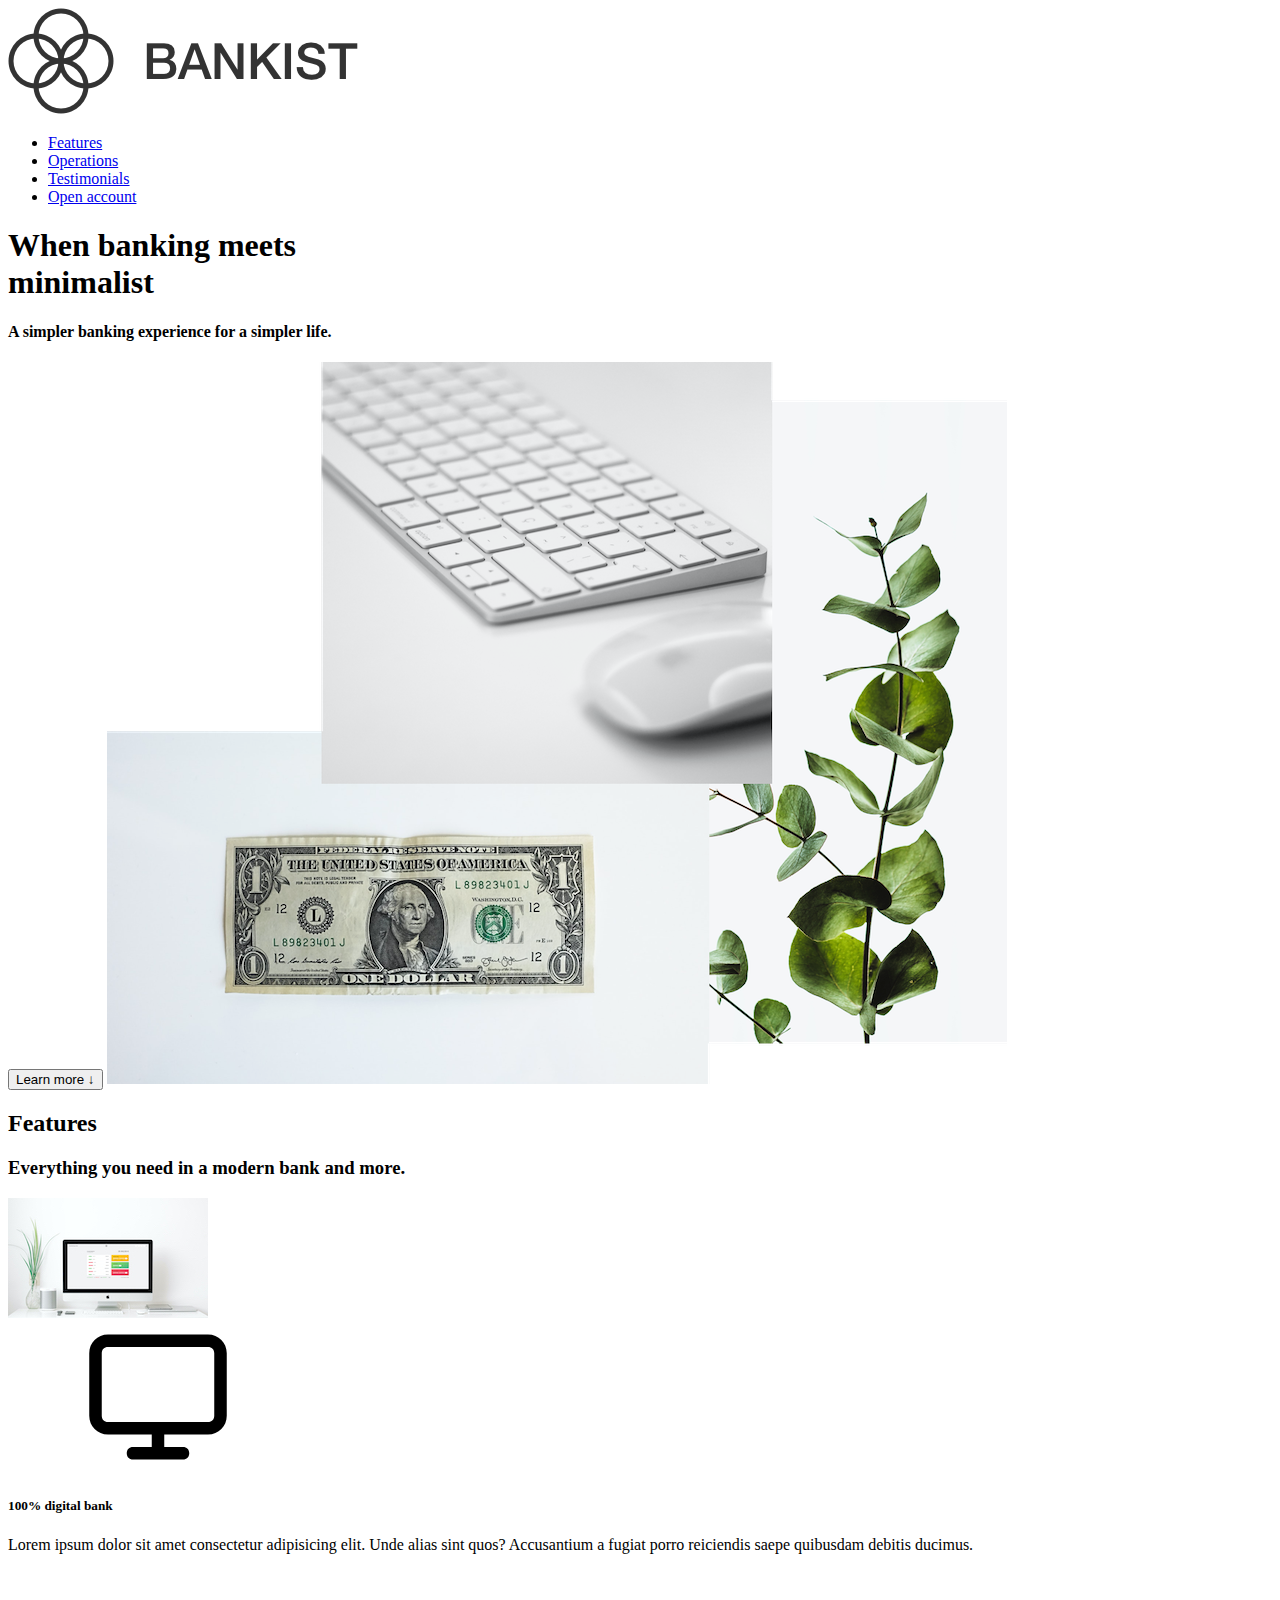
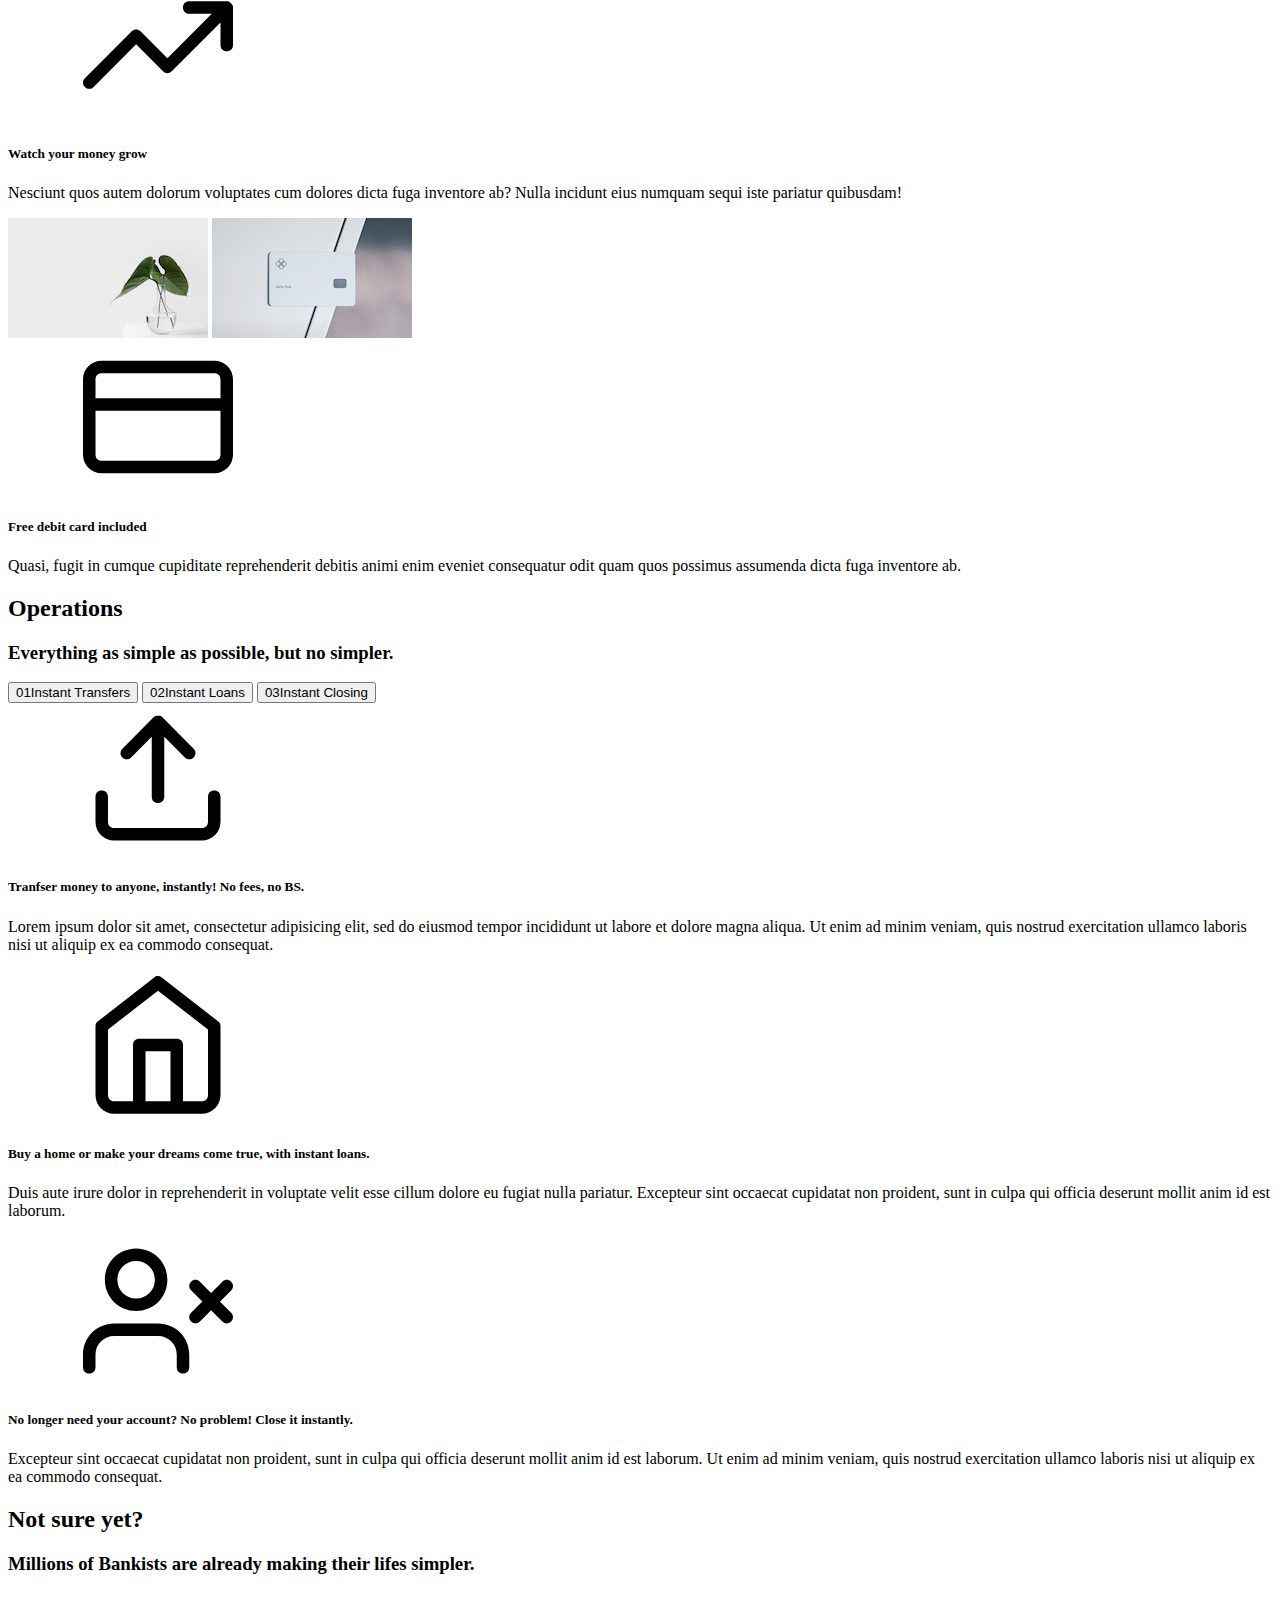
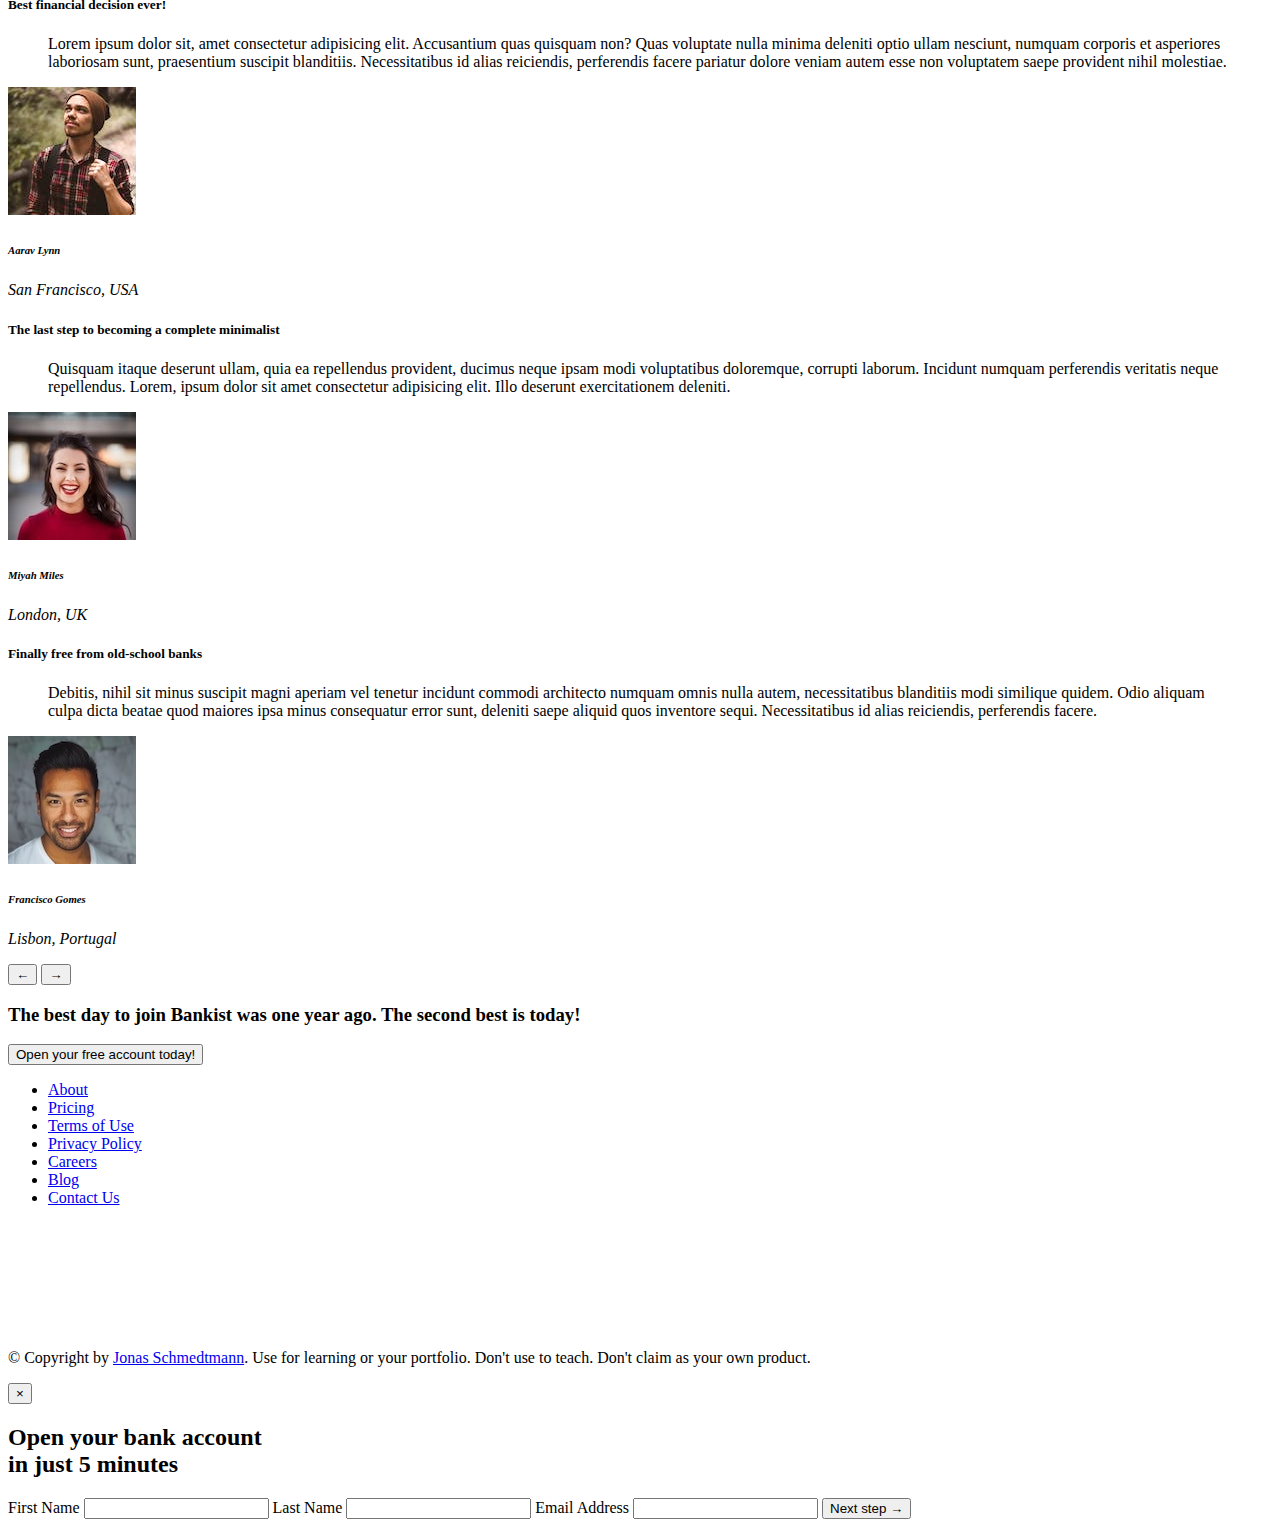
==== BankistWebApp/index.html @ d70fadc5 "index file adding" ====
<!DOCTYPE html>
<html lang="en">
  <head>
    <meta charset="UTF-8" />
    <meta name="viewport" content="width=device-width, initial-scale=1.0" />
    <meta http-equiv="X-UA-Compatible" content="ie=edge" />
    <link rel="shortcut icon" type="image/png" href="img/icon.png" />

    <link
      href="https://fonts.googleapis.com/css?family=Poppins:300,400,500,600&display=swap"
      rel="stylesheet"
    />
    <link rel="stylesheet" href="style.css" />
    <title>Bankist | When Banking meets Minimalist</title>
  </head>
  <body>
    <header class="header">
      <nav class="nav">
        <img
          src="img/logo.png"
          alt="Bankist logo"
          class="nav__logo"
          id="logo"
        />
        <ul class="nav__links">
          <li class="nav__item">
            <a class="nav__link" href="#section--1">Features</a>
          </li>
          <li class="nav__item">
            <a class="nav__link" href="#section--2">Operations</a>
          </li>
          <li class="nav__item">
            <a class="nav__link" href="#section--3">Testimonials</a>
          </li>
          <li class="nav__item">
            <a class="nav__link nav__link--btn btn--show-modal" href="#"
              >Open account</a
            >
          </li>
        </ul>
      </nav>

      <div class="header__title">
        <h1>
          When
          <!-- Green highlight effect -->
          <span class="highlight">banking</span>
          meets<br />
          <span class="highlight">minimalist</span>
        </h1>
        <h4>A simpler banking experience for a simpler life.</h4>
        <button class="btn--text btn--scroll-to">Learn more &DownArrow;</button>
        <img
          src="img/hero.png"
          class="header__img"
          alt="Minimalist bank items"
        />
      </div>
    </header>

    <section class="section" id="section--1">
      <div class="section__title">
        <h2 class="section__description">Features</h2>
        <h3 class="section__header">
          Everything you need in a modern bank and more.
        </h3>
      </div>

      <div class="features">
        <img
          src="img/digital-lazy.jpg"
          data-src="img/digital.jpg"
          alt="Computer"
          class="features__img lazy-img"
        />
        <div class="features__feature">
          <div class="features__icon">
            <svg>
              <use xlink:href="img/icons.svg#icon-monitor"></use>
            </svg>
          </div>
          <h5 class="features__header">100% digital bank</h5>
          <p>
            Lorem ipsum dolor sit amet consectetur adipisicing elit. Unde alias
            sint quos? Accusantium a fugiat porro reiciendis saepe quibusdam
            debitis ducimus.
          </p>
        </div>

        <div class="features__feature">
          <div class="features__icon">
            <svg>
              <use xlink:href="img/icons.svg#icon-trending-up"></use>
            </svg>
          </div>
          <h5 class="features__header">Watch your money grow</h5>
          <p>
            Nesciunt quos autem dolorum voluptates cum dolores dicta fuga
            inventore ab? Nulla incidunt eius numquam sequi iste pariatur
            quibusdam!
          </p>
        </div>
        <img
          src="img/grow-lazy.jpg"
          data-src="img/grow.jpg"
          alt="Plant"
          class="features__img lazy-img"
        />

        <img
          src="img/card-lazy.jpg"
          data-src="img/card.jpg"
          alt="Credit card"
          class="features__img lazy-img"
        />
        <div class="features__feature">
          <div class="features__icon">
            <svg>
              <use xlink:href="img/icons.svg#icon-credit-card"></use>
            </svg>
          </div>
          <h5 class="features__header">Free debit card included</h5>
          <p>
            Quasi, fugit in cumque cupiditate reprehenderit debitis animi enim
            eveniet consequatur odit quam quos possimus assumenda dicta fuga
            inventore ab.
          </p>
        </div>
      </div>
    </section>

    <section class="section" id="section--2">
      <div class="section__title">
        <h2 class="section__description">Operations</h2>
        <h3 class="section__header">
          Everything as simple as possible, but no simpler.
        </h3>
      </div>

      <div class="operations">
        <div class="operations__tab-container">
          <button
            class="btn operations__tab operations__tab--1 operations__tab--active"
            data-tab="1"
          >
            <span>01</span>Instant Transfers
          </button>
          <button class="btn operations__tab operations__tab--2" data-tab="2">
            <span>02</span>Instant Loans
          </button>
          <button class="btn operations__tab operations__tab--3" data-tab="3">
            <span>03</span>Instant Closing
          </button>
        </div>
        <div
          class="operations__content operations__content--1 operations__content--active"
        >
          <div class="operations__icon operations__icon--1">
            <svg>
              <use xlink:href="img/icons.svg#icon-upload"></use>
            </svg>
          </div>
          <h5 class="operations__header">
            Tranfser money to anyone, instantly! No fees, no BS.
          </h5>
          <p>
            Lorem ipsum dolor sit amet, consectetur adipisicing elit, sed do
            eiusmod tempor incididunt ut labore et dolore magna aliqua. Ut enim
            ad minim veniam, quis nostrud exercitation ullamco laboris nisi ut
            aliquip ex ea commodo consequat.
          </p>
        </div>

        <div class="operations__content operations__content--2">
          <div class="operations__icon operations__icon--2">
            <svg>
              <use xlink:href="img/icons.svg#icon-home"></use>
            </svg>
          </div>
          <h5 class="operations__header">
            Buy a home or make your dreams come true, with instant loans.
          </h5>
          <p>
            Duis aute irure dolor in reprehenderit in voluptate velit esse
            cillum dolore eu fugiat nulla pariatur. Excepteur sint occaecat
            cupidatat non proident, sunt in culpa qui officia deserunt mollit
            anim id est laborum.
          </p>
        </div>
        <div class="operations__content operations__content--3">
          <div class="operations__icon operations__icon--3">
            <svg>
              <use xlink:href="img/icons.svg#icon-user-x"></use>
            </svg>
          </div>
          <h5 class="operations__header">
            No longer need your account? No problem! Close it instantly.
          </h5>
          <p>
            Excepteur sint occaecat cupidatat non proident, sunt in culpa qui
            officia deserunt mollit anim id est laborum. Ut enim ad minim
            veniam, quis nostrud exercitation ullamco laboris nisi ut aliquip ex
            ea commodo consequat.
          </p>
        </div>
      </div>
    </section>

    <section class="section" id="section--3">
      <div class="section__title section__title--testimonials">
        <h2 class="section__description">Not sure yet?</h2>
        <h3 class="section__header">
          Millions of Bankists are already making their lifes simpler.
        </h3>
      </div>

      <div class="slider">
        <div class="slide slide--1">
          <div class="testimonial">
            <h5 class="testimonial__header">Best financial decision ever!</h5>
            <blockquote class="testimonial__text">
              Lorem ipsum dolor sit, amet consectetur adipisicing elit.
              Accusantium quas quisquam non? Quas voluptate nulla minima
              deleniti optio ullam nesciunt, numquam corporis et asperiores
              laboriosam sunt, praesentium suscipit blanditiis. Necessitatibus
              id alias reiciendis, perferendis facere pariatur dolore veniam
              autem esse non voluptatem saepe provident nihil molestiae.
            </blockquote>
            <address class="testimonial__author">
              <img src="img/user-1.jpg" alt="" class="testimonial__photo" />
              <h6 class="testimonial__name">Aarav Lynn</h6>
              <p class="testimonial__location">San Francisco, USA</p>
            </address>
          </div>
        </div>

        <div class="slide slide--2">
          <div class="testimonial">
            <h5 class="testimonial__header">
              The last step to becoming a complete minimalist
            </h5>
            <blockquote class="testimonial__text">
              Quisquam itaque deserunt ullam, quia ea repellendus provident,
              ducimus neque ipsam modi voluptatibus doloremque, corrupti
              laborum. Incidunt numquam perferendis veritatis neque repellendus.
              Lorem, ipsum dolor sit amet consectetur adipisicing elit. Illo
              deserunt exercitationem deleniti.
            </blockquote>
            <address class="testimonial__author">
              <img src="img/user-2.jpg" alt="" class="testimonial__photo" />
              <h6 class="testimonial__name">Miyah Miles</h6>
              <p class="testimonial__location">London, UK</p>
            </address>
          </div>
        </div>

        <div class="slide slide--3">
          <div class="testimonial">
            <h5 class="testimonial__header">
              Finally free from old-school banks
            </h5>
            <blockquote class="testimonial__text">
              Debitis, nihil sit minus suscipit magni aperiam vel tenetur
              incidunt commodi architecto numquam omnis nulla autem,
              necessitatibus blanditiis modi similique quidem. Odio aliquam
              culpa dicta beatae quod maiores ipsa minus consequatur error sunt,
              deleniti saepe aliquid quos inventore sequi. Necessitatibus id
              alias reiciendis, perferendis facere.
            </blockquote>
            <address class="testimonial__author">
              <img src="img/user-3.jpg" alt="" class="testimonial__photo" />
              <h6 class="testimonial__name">Francisco Gomes</h6>
              <p class="testimonial__location">Lisbon, Portugal</p>
            </address>
          </div>
        </div>

        <!-- <div class="slide"><img src="img/img-1.jpg" alt="Photo 1" /></div>
        <div class="slide"><img src="img/img-2.jpg" alt="Photo 2" /></div>
        <div class="slide"><img src="img/img-3.jpg" alt="Photo 3" /></div>
        <div class="slide"><img src="img/img-4.jpg" alt="Photo 4" /></div> -->
        <button class="slider__btn slider__btn--left">&larr;</button>
        <button class="slider__btn slider__btn--right">&rarr;</button>
        <div class="dots"></div>
      </div>
    </section>

    <section class="section section--sign-up">
      <div class="section__title">
        <h3 class="section__header">
          The best day to join Bankist was one year ago. The second best is
          today!
        </h3>
      </div>
      <button class="btn btn--show-modal">Open your free account today!</button>
    </section>

    <footer class="footer">
      <ul class="footer__nav">
        <li class="footer__item">
          <a class="footer__link" href="#">About</a>
        </li>
        <li class="footer__item">
          <a class="footer__link" href="#">Pricing</a>
        </li>
        <li class="footer__item">
          <a class="footer__link" href="#">Terms of Use</a>
        </li>
        <li class="footer__item">
          <a class="footer__link" href="#">Privacy Policy</a>
        </li>
        <li class="footer__item">
          <a class="footer__link" href="#">Careers</a>
        </li>
        <li class="footer__item">
          <a class="footer__link" href="#">Blog</a>
        </li>
        <li class="footer__item">
          <a class="footer__link" href="#">Contact Us</a>
        </li>
      </ul>
      <img src="img/icon.png" alt="Logo" class="footer__logo" />
      <p class="footer__copyright">
        &copy; Copyright by
        <a
          class="footer__link twitter-link"
          target="_blank"
          href="https://twitter.com/jonasschmedtman"
          >Jonas Schmedtmann</a
        >. Use for learning or your portfolio. Don't use to teach. Don't claim
        as your own product.
      </p>
    </footer>

    <div class="modal hidden">
      <button class="btn--close-modal">&times;</button>
      <h2 class="modal__header">
        Open your bank account <br />
        in just <span class="highlight">5 minutes</span>
      </h2>
      <form class="modal__form">
        <label>First Name</label>
        <input type="text" />
        <label>Last Name</label>
        <input type="text" />
        <label>Email Address</label>
        <input type="email" />
        <button class="btn">Next step &rarr;</button>
      </form>
    </div>
    <div class="overlay hidden"></div>

    <script src="script.js"></script>
  </body>
</html>
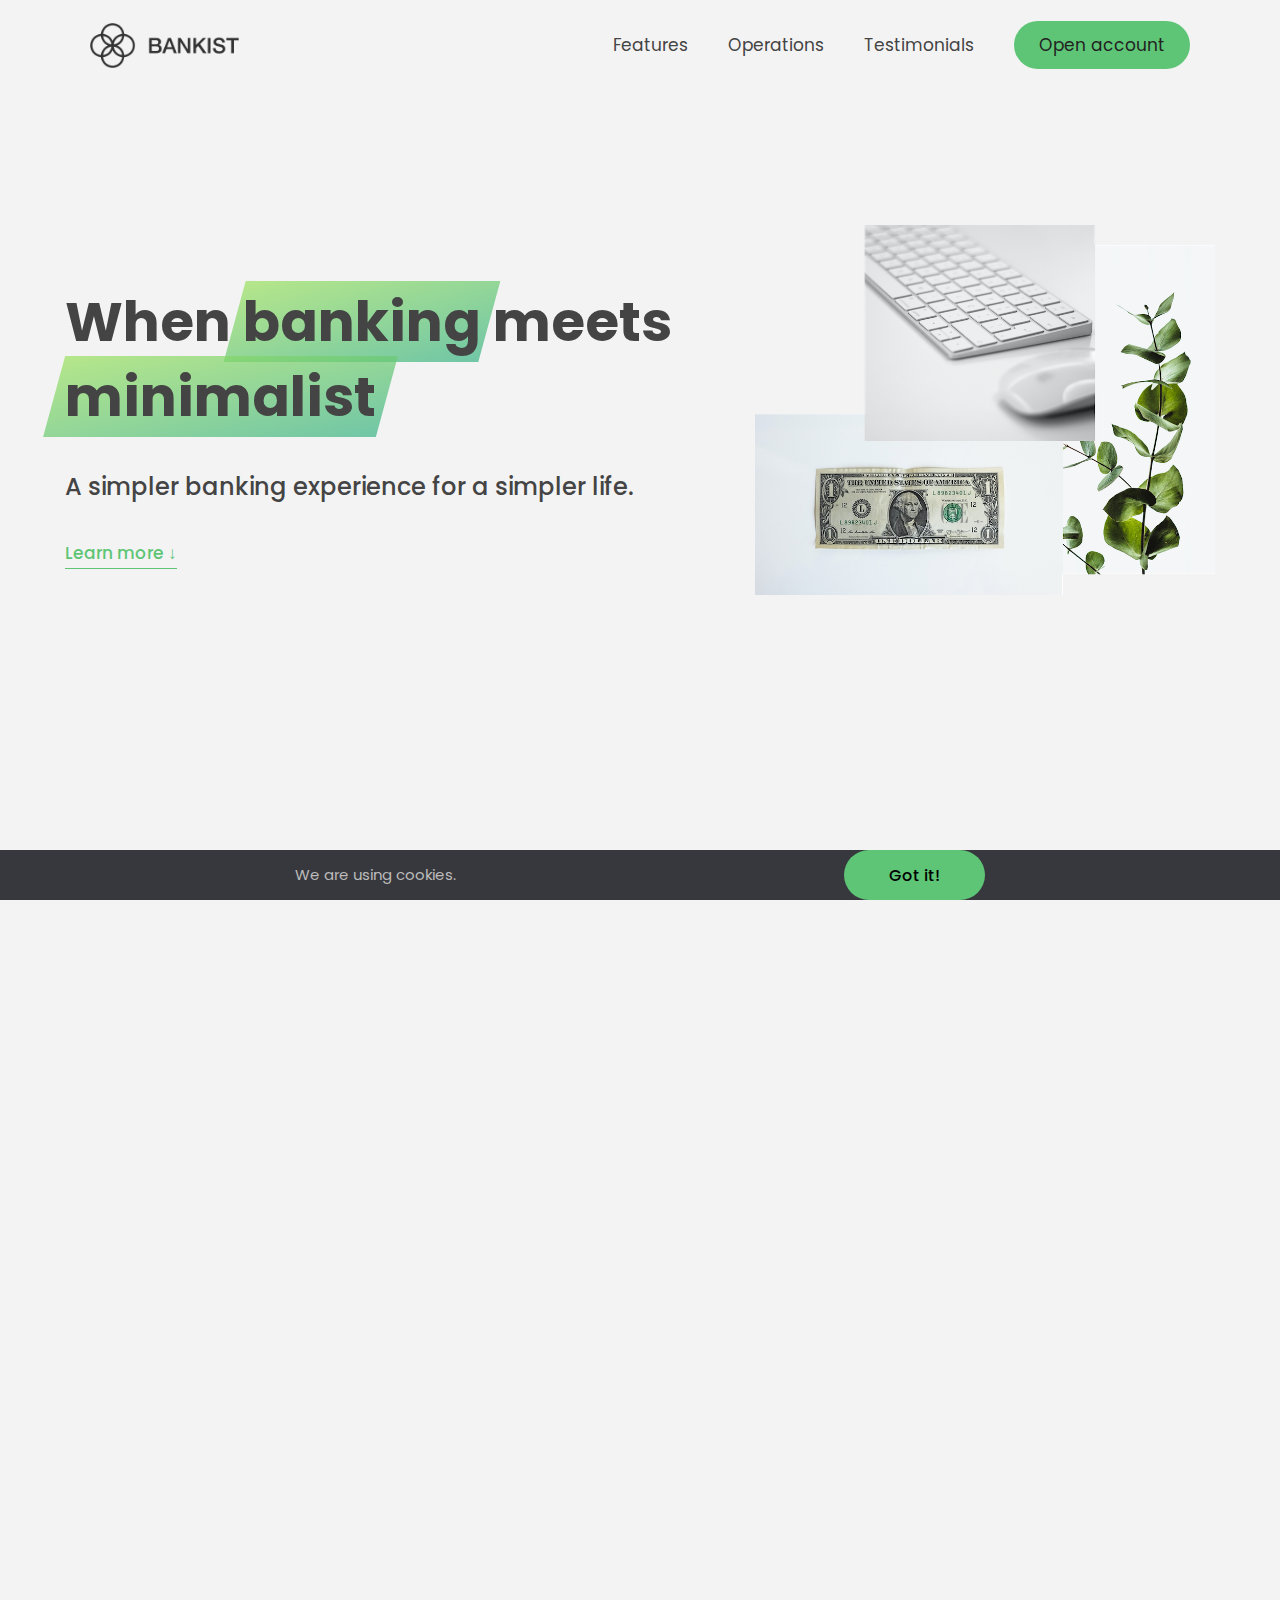
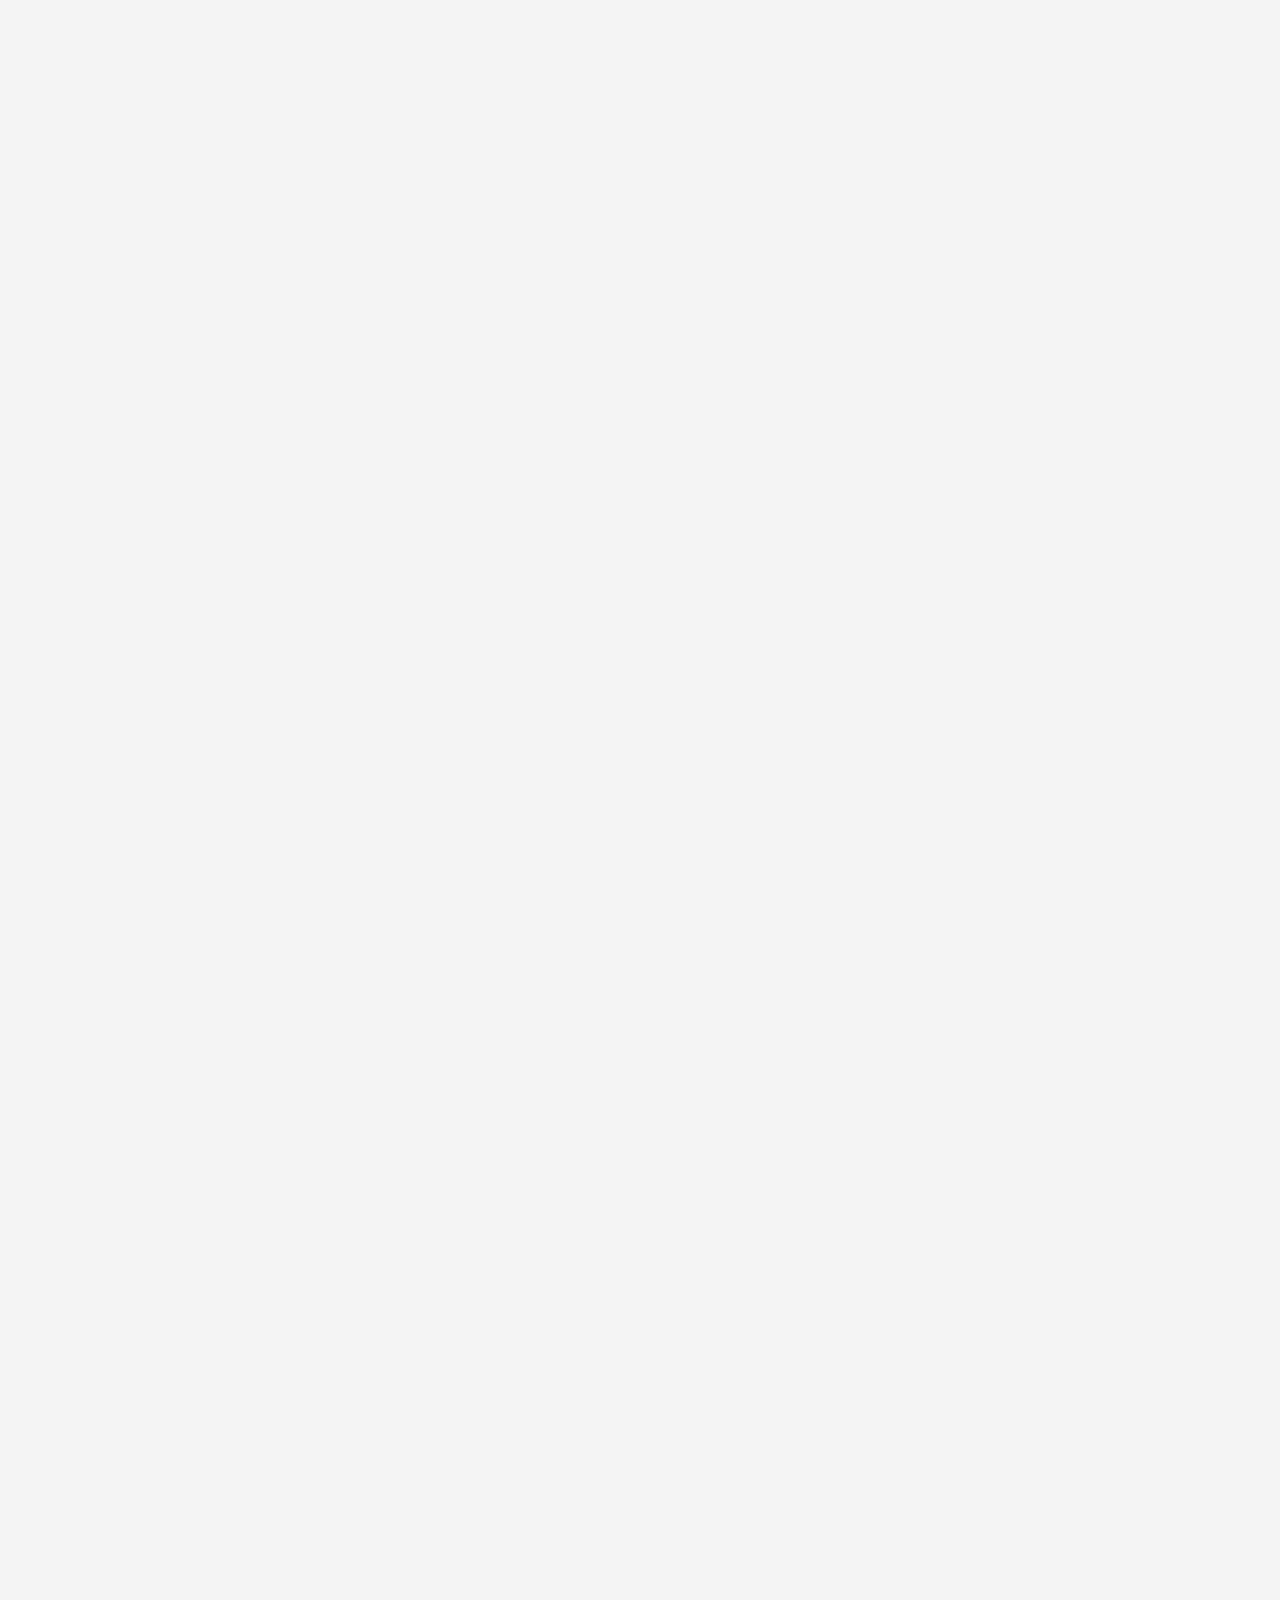
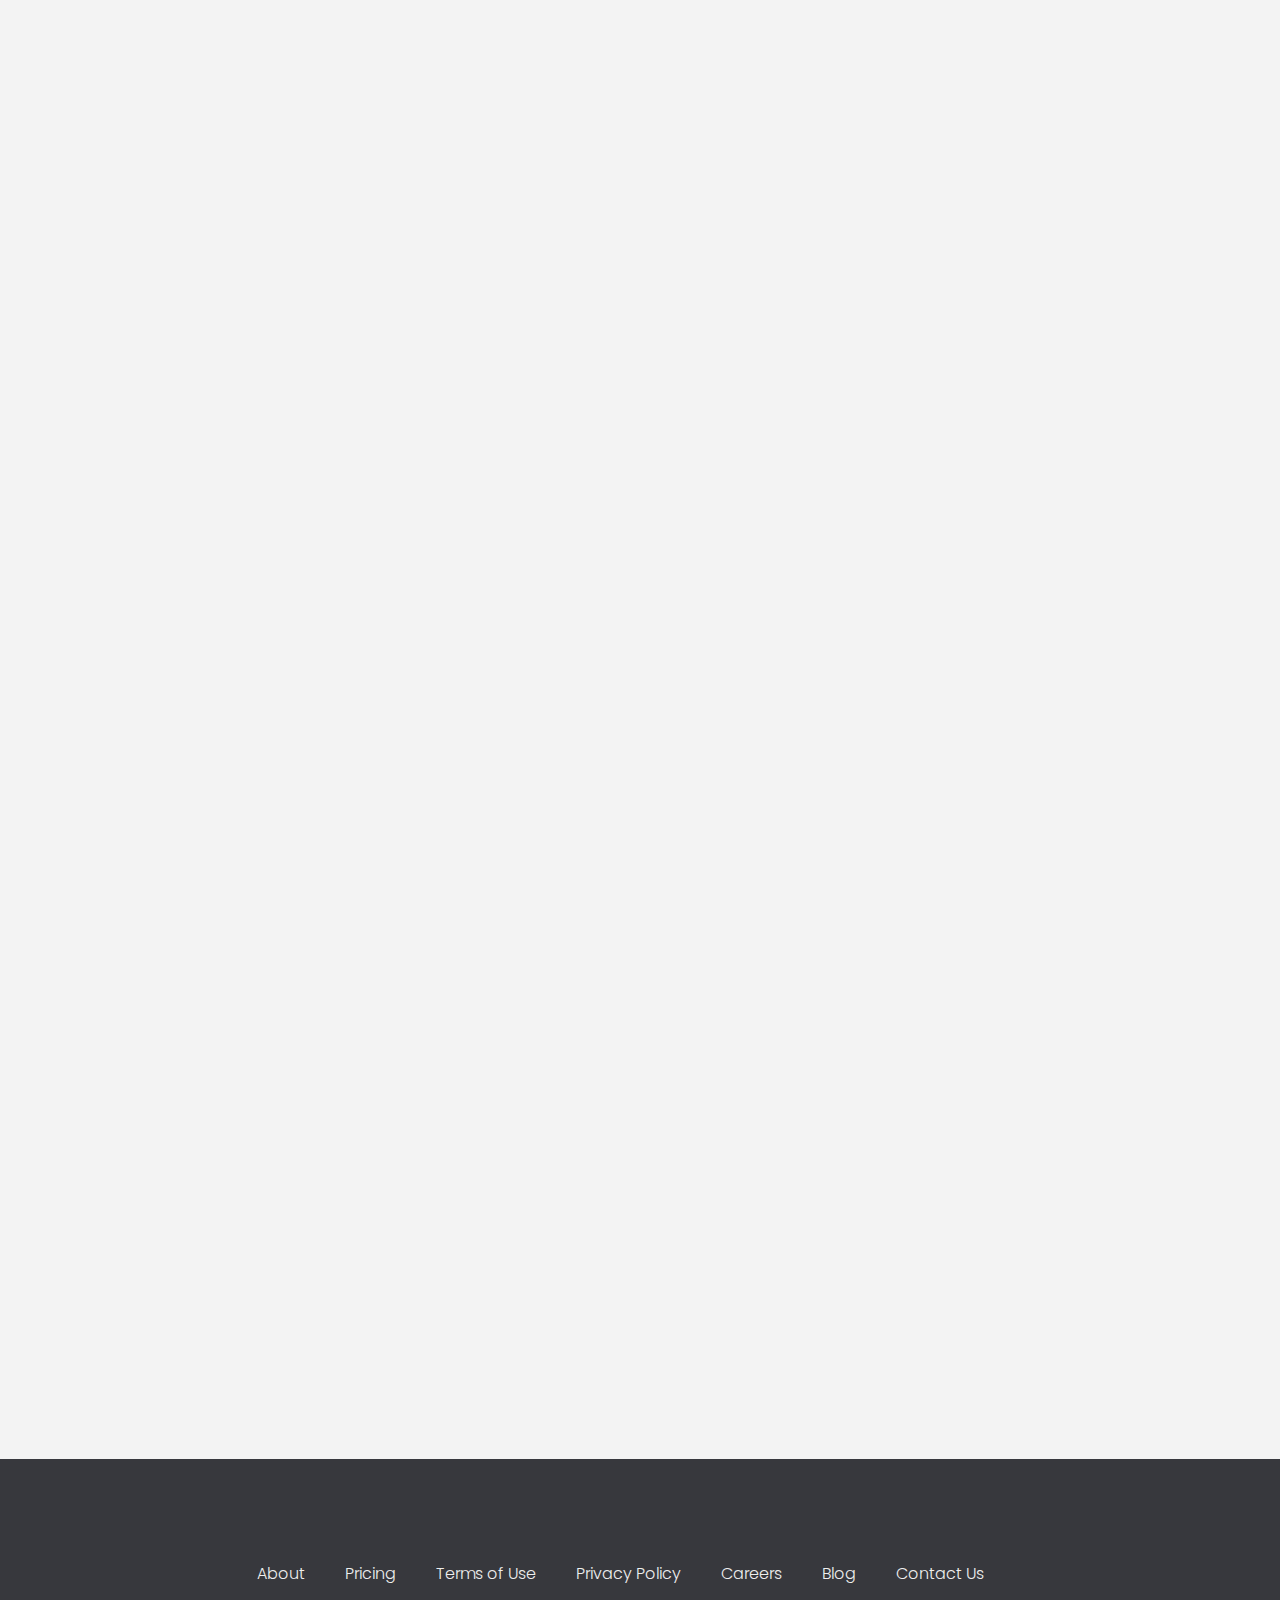
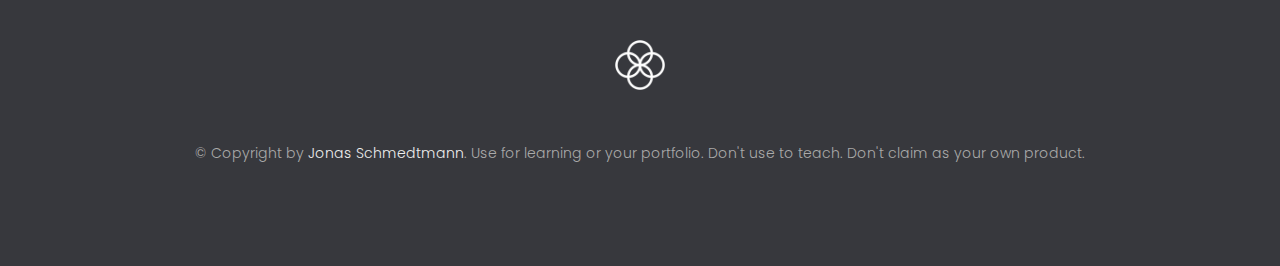
==== commit 3dd5cf2e: "Add files via upload" ====
--- a/BankistWebApp/index.html
+++ b/BankistWebApp/index.html
@@ -12,6 +12,8 @@
     />
     <link rel="stylesheet" href="style.css" />
     <title>Bankist | When Banking meets Minimalist</title>
+
+    <script defer src="script.js"></script>
   </head>
   <body>
     <header class="header">
@@ -275,10 +277,6 @@
           </div>
         </div>
 
-        <!-- <div class="slide"><img src="img/img-1.jpg" alt="Photo 1" /></div>
-        <div class="slide"><img src="img/img-2.jpg" alt="Photo 2" /></div>
-        <div class="slide"><img src="img/img-3.jpg" alt="Photo 3" /></div>
-        <div class="slide"><img src="img/img-4.jpg" alt="Photo 4" /></div> -->
         <button class="slider__btn slider__btn--left">&larr;</button>
         <button class="slider__btn slider__btn--right">&rarr;</button>
         <div class="dots"></div>
@@ -349,7 +347,5 @@
       </form>
     </div>
     <div class="overlay hidden"></div>
-
-    <script src="script.js"></script>
   </body>
 </html>
--- a/BankistWebApp/style.css
+++ b/BankistWebApp/style.css
@@ -0,0 +1,665 @@
+/* The page is NOT responsive. You can implement responsiveness yourself if you wanna have some fun 😃 */
+
+:root {
+  --color-primary: #5ec576;
+  --color-secondary: #ffcb03;
+  --color-tertiary: #ff585f;
+  --color-primary-darker: #4bbb7d;
+  --color-secondary-darker: #ffbb00;
+  --color-tertiary-darker: #fd424b;
+  --color-primary-opacity: #5ec5763a;
+  --color-secondary-opacity: #ffcd0331;
+  --color-tertiary-opacity: #ff58602d;
+  --gradient-primary: linear-gradient(to top left, #39b385, #9be15d);
+  --gradient-secondary: linear-gradient(to top left, #ffb003, #ffcb03);
+}
+
+* {
+  margin: 0;
+  padding: 0;
+  box-sizing: inherit;
+}
+
+html {
+  font-size: 62.5%;
+  box-sizing: border-box;
+}
+
+body {
+  font-family: 'Poppins', sans-serif;
+  font-weight: 300;
+  color: #444;
+  line-height: 1.9;
+  background-color: #f3f3f3;
+}
+
+/* GENERAL ELEMENTS */
+.section {
+  padding: 15rem 3rem;
+  border-top: 1px solid #ddd;
+  transition: transform 1s, opacity 1s;
+}
+
+.section--hidden {
+  opacity: 0;
+  transform: translateY(8rem);
+}
+
+.section__title {
+  max-width: 80rem;
+  margin: 0 auto 8rem auto;
+}
+
+.section__description {
+  font-size: 1.8rem;
+  font-weight: 600;
+  text-transform: uppercase;
+  color: var(--color-primary);
+  margin-bottom: 1rem;
+}
+
+.section__header {
+  font-size: 4rem;
+  line-height: 1.3;
+  font-weight: 500;
+}
+
+.btn {
+  display: inline-block;
+  background-color: var(--color-primary);
+  font-size: 1.6rem;
+  font-family: inherit;
+  font-weight: 500;
+  border: none;
+  padding: 1.25rem 4.5rem;
+  border-radius: 10rem;
+  cursor: pointer;
+  transition: all 0.3s;
+}
+
+.btn:hover {
+  background-color: var(--color-primary-darker);
+}
+
+.btn--text {
+  display: inline-block;
+  background: none;
+  font-size: 1.7rem;
+  font-family: inherit;
+  font-weight: 500;
+  color: var(--color-primary);
+  border: none;
+  border-bottom: 1px solid currentColor;
+  padding-bottom: 2px;
+  cursor: pointer;
+  transition: all 0.3s;
+}
+
+p {
+  color: #666;
+}
+
+img {
+  transition: filter 0.5s;
+}
+
+.lazy-img {
+  filter: blur(20px);
+}
+
+/* NAVIGATION */
+.nav {
+  display: flex;
+  justify-content: space-between;
+  align-items: center;
+  height: 9rem;
+  width: 100%;
+  padding: 0 6rem;
+  z-index: 100;
+}
+
+/* nav and stickly class at the same time */
+.nav.sticky {
+  position: fixed;
+  background-color: rgba(255, 255, 255, 0.95);
+}
+
+.nav__logo {
+  height: 4.5rem;
+  transition: all 0.3s;
+}
+
+.nav__links {
+  display: flex;
+  align-items: center;
+  list-style: none;
+}
+
+.nav__item {
+  margin-left: 4rem;
+}
+
+.nav__link:link,
+.nav__link:visited {
+  font-size: 1.7rem;
+  font-weight: 400;
+  color: inherit;
+  text-decoration: none;
+  display: block;
+  transition: all 0.3s;
+}
+
+.nav__link--btn:link,
+.nav__link--btn:visited {
+  padding: 0.8rem 2.5rem;
+  border-radius: 3rem;
+  background-color: var(--color-primary);
+  color: #222;
+}
+
+.nav__link--btn:hover,
+.nav__link--btn:active {
+  color: inherit;
+  background-color: var(--color-primary-darker);
+  color: #333;
+}
+
+/* HEADER */
+.header {
+  padding: 0 3rem;
+  height: 100vh;
+  display: flex;
+  flex-direction: column;
+  align-items: center;
+}
+
+.header__title {
+  flex: 1;
+  max-width: 115rem;
+  display: grid;
+  grid-template-columns: 3fr 2fr;
+  row-gap: 3rem;
+  align-content: center;
+  justify-content: center;
+
+  align-items: start;
+  justify-items: start;
+}
+
+h1 {
+  font-size: 5.5rem;
+  line-height: 1.35;
+}
+
+h4 {
+  font-size: 2.4rem;
+  font-weight: 500;
+}
+
+.header__img {
+  width: 100%;
+  grid-column: 2 / 3;
+  grid-row: 1 / span 4;
+  transform: translateY(-6rem);
+}
+
+.highlight {
+  position: relative;
+}
+
+.highlight::after {
+  display: block;
+  content: '';
+  position: absolute;
+  bottom: 0;
+  left: 0;
+  height: 100%;
+  width: 100%;
+  z-index: -1;
+  opacity: 0.7;
+  transform: scale(1.07, 1.05) skewX(-15deg);
+  background-image: var(--gradient-primary);
+}
+
+/* FEATURES */
+.features {
+  display: grid;
+  grid-template-columns: 1fr 1fr;
+  gap: 4rem;
+  margin: 0 12rem;
+}
+
+.features__img {
+  width: 100%;
+}
+
+.features__feature {
+  align-self: center;
+  justify-self: center;
+  width: 70%;
+  font-size: 1.5rem;
+}
+
+.features__icon {
+  display: flex;
+  align-items: center;
+  justify-content: center;
+  background-color: var(--color-primary-opacity);
+  height: 5.5rem;
+  width: 5.5rem;
+  border-radius: 50%;
+  margin-bottom: 2rem;
+}
+
+.features__icon svg {
+  height: 2.5rem;
+  width: 2.5rem;
+  fill: var(--color-primary);
+}
+
+.features__header {
+  font-size: 2rem;
+  margin-bottom: 1rem;
+}
+
+/* OPERATIONS */
+.operations {
+  max-width: 100rem;
+  margin: 12rem auto 0 auto;
+
+  background-color: #fff;
+}
+
+.operations__tab-container {
+  display: flex;
+  justify-content: center;
+}
+
+.operations__tab {
+  margin-right: 2.5rem;
+  transform: translateY(-50%);
+}
+
+.operations__tab span {
+  margin-right: 1rem;
+  font-weight: 600;
+  display: inline-block;
+}
+
+.operations__tab--1 {
+  background-color: var(--color-secondary);
+}
+
+.operations__tab--1:hover {
+  background-color: var(--color-secondary-darker);
+}
+
+.operations__tab--3 {
+  background-color: var(--color-tertiary);
+  margin: 0;
+}
+
+.operations__tab--3:hover {
+  background-color: var(--color-tertiary-darker);
+}
+
+.operations__tab--active {
+  transform: translateY(-66%);
+}
+
+.operations__content {
+  display: none;
+  /* JUST PRESENTATIONAL */
+  font-size: 1.7rem;
+  padding: 2.5rem 7rem 6.5rem 7rem;
+}
+
+.operations__content--active {
+  display: grid;
+  grid-template-columns: 7rem 1fr;
+  column-gap: 3rem;
+  row-gap: 0.5rem;
+}
+
+.operations__header {
+  font-size: 2.25rem;
+  font-weight: 500;
+  align-self: center;
+}
+
+.operations__icon {
+  display: flex;
+  align-items: center;
+  justify-content: center;
+  height: 7rem;
+  width: 7rem;
+  border-radius: 50%;
+}
+
+.operations__icon svg {
+  height: 2.75rem;
+  width: 2.75rem;
+}
+
+.operations__content p {
+  grid-column: 2;
+}
+
+.operations__icon--1 {
+  background-color: var(--color-secondary-opacity);
+}
+.operations__icon--2 {
+  background-color: var(--color-primary-opacity);
+}
+.operations__icon--3 {
+  background-color: var(--color-tertiary-opacity);
+}
+.operations__icon--1 svg {
+  fill: var(--color-secondary-darker);
+}
+.operations__icon--2 svg {
+  fill: var(--color-primary);
+}
+.operations__icon--3 svg {
+  fill: var(--color-tertiary);
+}
+
+/* SLIDER */
+.slider {
+  max-width: 100rem;
+  height: 50rem;
+  margin: 0 auto;
+  position: relative;
+
+  /* IN THE END */
+  overflow: hidden;
+}
+
+.slide {
+  position: absolute;
+  top: 0;
+  width: 100%;
+  height: 50rem;
+
+  display: flex;
+  align-items: center;
+  justify-content: center;
+
+  /* THIS creates the animation! */
+  transition: transform 1s;
+}
+
+.slide > img {
+  /* Only for images that have different size than slide */
+  width: 100%;
+  height: 100%;
+  object-fit: cover;
+}
+
+.slider__btn {
+  position: absolute;
+  top: 50%;
+  z-index: 10;
+
+  border: none;
+  background: rgba(255, 255, 255, 0.7);
+  font-family: inherit;
+  color: #333;
+  border-radius: 50%;
+  height: 5.5rem;
+  width: 5.5rem;
+  font-size: 3.25rem;
+  cursor: pointer;
+}
+
+.slider__btn--left {
+  left: 6%;
+  transform: translate(-50%, -50%);
+}
+
+.slider__btn--right {
+  right: 6%;
+  transform: translate(50%, -50%);
+}
+
+.dots {
+  position: absolute;
+  bottom: 5%;
+  left: 50%;
+  transform: translateX(-50%);
+  display: flex;
+}
+
+.dots__dot {
+  border: none;
+  background-color: #b9b9b9;
+  opacity: 0.7;
+  height: 1rem;
+  width: 1rem;
+  border-radius: 50%;
+  margin-right: 1.75rem;
+  cursor: pointer;
+  transition: all 0.5s;
+
+  /* Only necessary when overlying images */
+  /* box-shadow: 0 0.6rem 1.5rem rgba(0, 0, 0, 0.7); */
+}
+
+.dots__dot:last-child {
+  margin: 0;
+}
+
+.dots__dot--active {
+  background-color: #888;
+  opacity: 1;
+}
+
+/* TESTIMONIALS */
+.testimonial {
+  width: 65%;
+  position: relative;
+}
+
+.testimonial::before {
+  content: '\201C';
+  position: absolute;
+  top: -5.7rem;
+  left: -6.8rem;
+  line-height: 1;
+  font-size: 20rem;
+  font-family: inherit;
+  color: var(--color-primary);
+  z-index: -1;
+}
+
+.testimonial__header {
+  font-size: 2.25rem;
+  font-weight: 500;
+  margin-bottom: 1.5rem;
+}
+
+.testimonial__text {
+  font-size: 1.7rem;
+  margin-bottom: 3.5rem;
+  color: #666;
+}
+
+.testimonial__author {
+  margin-left: 3rem;
+  font-style: normal;
+
+  display: grid;
+  grid-template-columns: 6.5rem 1fr;
+  column-gap: 2rem;
+}
+
+.testimonial__photo {
+  grid-row: 1 / span 2;
+  width: 6.5rem;
+  border-radius: 50%;
+}
+
+.testimonial__name {
+  font-size: 1.7rem;
+  font-weight: 500;
+  align-self: end;
+  margin: 0;
+}
+
+.testimonial__location {
+  font-size: 1.5rem;
+}
+
+.section__title--testimonials {
+  margin-bottom: 4rem;
+}
+
+/* SIGNUP */
+.section--sign-up {
+  background-color: #37383d;
+  border-top: none;
+  border-bottom: 1px solid #444;
+  text-align: center;
+  padding: 10rem 3rem;
+}
+
+.section--sign-up .section__header {
+  color: #fff;
+  text-align: center;
+}
+
+.section--sign-up .section__title {
+  margin-bottom: 6rem;
+}
+
+.section--sign-up .btn {
+  font-size: 1.9rem;
+  padding: 2rem 5rem;
+}
+
+/* FOOTER */
+.footer {
+  padding: 10rem 3rem;
+  background-color: #37383d;
+}
+
+.footer__nav {
+  list-style: none;
+  display: flex;
+  justify-content: center;
+  margin-bottom: 5rem;
+}
+
+.footer__item {
+  margin-right: 4rem;
+}
+
+.footer__link {
+  font-size: 1.6rem;
+  color: #eee;
+  text-decoration: none;
+}
+
+.footer__logo {
+  height: 5rem;
+  display: block;
+  margin: 0 auto;
+  margin-bottom: 5rem;
+}
+
+.footer__copyright {
+  font-size: 1.4rem;
+  color: #aaa;
+  text-align: center;
+}
+
+.footer__copyright .footer__link {
+  font-size: 1.4rem;
+}
+
+/* MODAL WINDOW */
+.modal {
+  position: fixed;
+  top: 50%;
+  left: 50%;
+  transform: translate(-50%, -50%);
+  max-width: 60rem;
+  background-color: #f3f3f3;
+  padding: 5rem 6rem;
+  box-shadow: 0 4rem 6rem rgba(0, 0, 0, 0.3);
+  z-index: 1000;
+  transition: all 0.5s;
+}
+
+.overlay {
+  position: fixed;
+  top: 0;
+  left: 0;
+  width: 100%;
+  height: 100%;
+  background-color: rgba(0, 0, 0, 0.5);
+  backdrop-filter: blur(4px);
+  z-index: 100;
+  transition: all 0.5s;
+}
+
+.modal__header {
+  font-size: 3.25rem;
+  margin-bottom: 4.5rem;
+  line-height: 1.5;
+}
+
+.modal__form {
+  margin: 0 3rem;
+  display: grid;
+  grid-template-columns: 1fr 2fr;
+  align-items: center;
+  gap: 2.5rem;
+}
+
+.modal__form label {
+  font-size: 1.7rem;
+  font-weight: 500;
+}
+
+.modal__form input {
+  font-size: 1.7rem;
+  padding: 1rem 1.5rem;
+  border: 1px solid #ddd;
+  border-radius: 0.5rem;
+}
+
+.modal__form button {
+  grid-column: 1 / span 2;
+  justify-self: center;
+  margin-top: 1rem;
+}
+
+.btn--close-modal {
+  font-family: inherit;
+  color: inherit;
+  position: absolute;
+  top: 0.5rem;
+  right: 2rem;
+  font-size: 4rem;
+  cursor: pointer;
+  border: none;
+  background: none;
+}
+
+.hidden {
+  visibility: hidden;
+  opacity: 0;
+}
+
+/* COOKIE MESSAGE */
+.cookie-message {
+  display: flex;
+  align-items: center;
+  justify-content: space-evenly;
+  width: 100%;
+  background-color: white;
+  color: #bbb;
+  font-size: 1.5rem;
+  font-weight: 400;
+}
